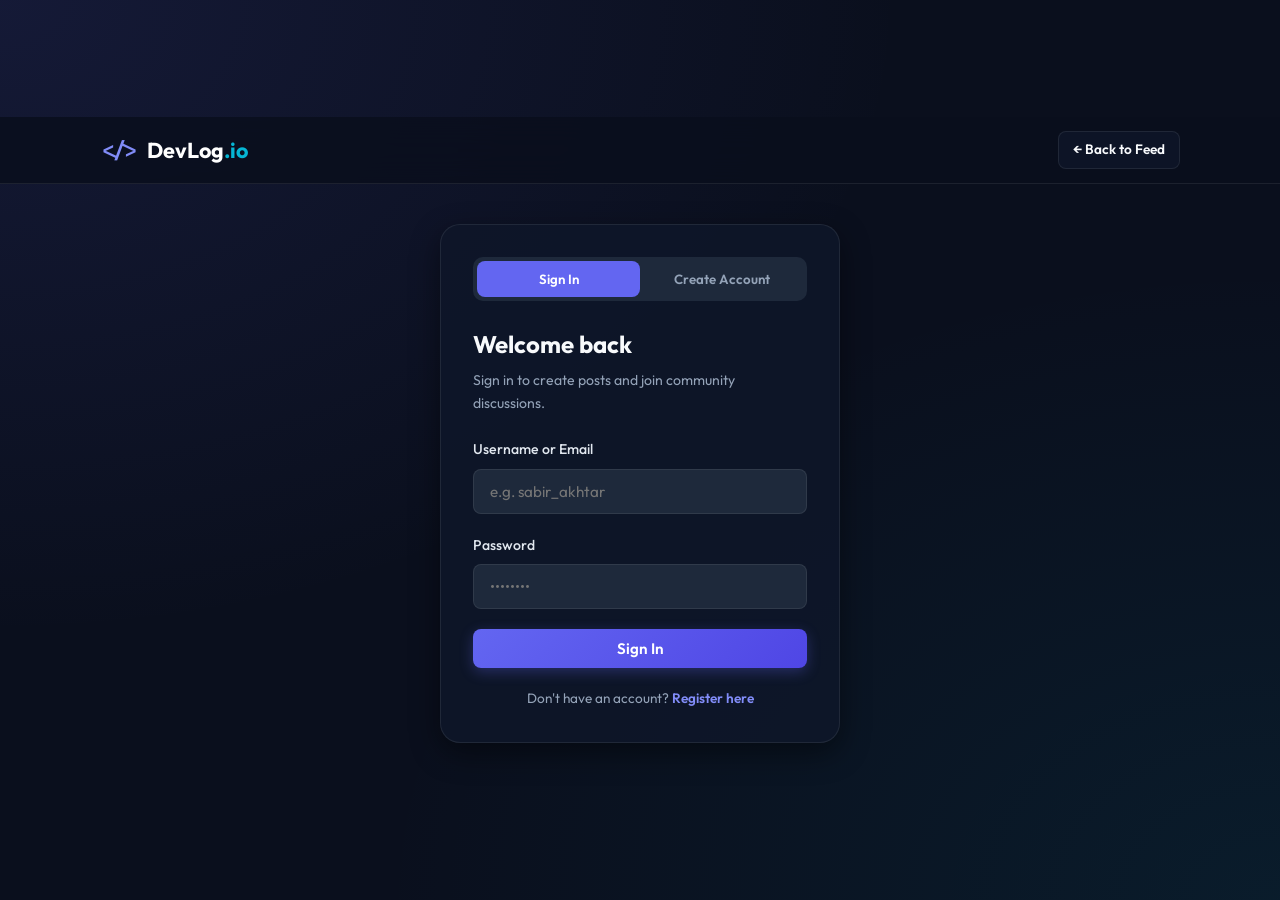
==== static/auth.html @ 8dfeafbe "Initial commit: Full-stack blogging platform with Python, SQLite, HTML5, CSS Grid & JS" ====
<!DOCTYPE html>
<html lang="en">
<head>
  <meta charset="UTF-8" />
  <meta name="viewport" content="width=device-width, initial-scale=1.0" />
  <title>Account Access | DevLog</title>
  <link rel="stylesheet" href="style.css" />
  <link rel="preconnect" href="https://fonts.googleapis.com" />
  <link rel="preconnect" href="https://fonts.gstatic.com" crossorigin />
  <link href="https://fonts.googleapis.com/css2?family=Outfit:wght@300;400;500;600;700;800&family=JetBrains+Mono:wght@400;500;600&display=swap" rel="stylesheet" />
</head>
<body class="auth-page">

  <header class="app-navbar">
    <div class="nav-wrapper">
      <a href="/" class="brand-logo">
        <span class="logo-icon">&lt;/&gt;</span>
        <span class="logo-title">DevLog<span class="accent-dot">.io</span></span>
      </a>
      <a href="/" class="btn btn-secondary btn-sm">← Back to Feed</a>
    </div>
  </header>

  <main class="auth-container">
    <div class="auth-card">
      <div class="auth-tabs">
        <button class="auth-tab active" id="tab-login" onclick="switchAuthTab('login')">Sign In</button>
        <button class="auth-tab" id="tab-register" onclick="switchAuthTab('register')">Create Account</button>
      </div>

      <!-- Error Alert -->
      <div class="auth-alert" id="auth-alert" style="display: none;"></div>

      <!-- 1. LOGIN FORM -->
      <form id="login-form" class="auth-form" onsubmit="handleLoginSubmit(event)">
        <h2 class="auth-heading">Welcome back</h2>
        <p class="auth-subheading">Sign in to create posts and join community discussions.</p>

        <div class="form-group">
          <label for="login-username" class="form-label">Username or Email</label>
          <input type="text" id="login-username" class="form-input" placeholder="e.g. sabir_akhtar" required />
        </div>

        <div class="form-group">
          <label for="login-password" class="form-label">Password</label>
          <input type="password" id="login-password" class="form-input" placeholder="••••••••" required />
        </div>

        <button type="submit" class="btn btn-primary btn-block" id="login-submit-btn">Sign In</button>
        
        <p class="auth-switch-text">
          Don't have an account? <a href="#" onclick="switchAuthTab('register'); return false;">Register here</a>
        </p>
      </form>

      <!-- 2. REGISTER FORM -->
      <form id="register-form" class="auth-form" style="display: none;" onsubmit="handleRegisterSubmit(event)">
        <h2 class="auth-heading">Join DevLog</h2>
        <p class="auth-subheading">Create your profile to publish articles and leave comments.</p>

        <div class="form-group">
          <label for="reg-username" class="form-label">Choose Username</label>
          <input type="text" id="reg-username" class="form-input" placeholder="e.g. sabir_akhtar" minlength="3" required />
          <small class="form-hint">At least 3 characters. Letters, numbers, and underscores.</small>
        </div>

        <div class="form-group">
          <label for="reg-email" class="form-label">Email Address</label>
          <input type="email" id="reg-email" class="form-input" placeholder="sabirakhtarmd786@gmail.com" required />
        </div>

        <div class="form-group">
          <label for="reg-password" class="form-label">Password</label>
          <input type="password" id="reg-password" class="form-input" placeholder="At least 6 characters" minlength="6" required />
        </div>

        <div class="form-group">
          <label for="reg-bio" class="form-label">Bio (Optional)</label>
          <textarea id="reg-bio" class="form-input" rows="2" placeholder="e.g. 2nd Year CSE student interested in Java &amp; Web Dev"></textarea>
        </div>

        <button type="submit" class="btn btn-primary btn-block" id="reg-submit-btn">Create Account</button>

        <p class="auth-switch-text">
          Already have an account? <a href="#" onclick="switchAuthTab('login'); return false;">Sign In</a>
        </p>
      </form>
    </div>
  </main>

  <script src="app.js"></script>
  <script>
    // Tab switching support
    function switchAuthTab(tab) {
      const loginForm = document.getElementById('login-form');
      const regForm = document.getElementById('register-form');
      const tabLogin = document.getElementById('tab-login');
      const tabReg = document.getElementById('tab-register');
      const alertBox = document.getElementById('auth-alert');
      alertBox.style.display = 'none';

      if (tab === 'register') {
        loginForm.style.display = 'none';
        regForm.style.display = 'block';
        tabLogin.classList.remove('active');
        tabReg.classList.add('active');
      } else {
        loginForm.style.display = 'block';
        regForm.style.display = 'none';
        tabLogin.classList.add('active');
        tabReg.classList.remove('active');
      }
    }

    // Check query param (e.g. /auth?tab=register)
    window.addEventListener('DOMContentLoaded', () => {
      const params = new URLSearchParams(window.location.search);
      if (params.get('tab') === 'register') {
        switchAuthTab('register');
      }
    });
  </script>
</body>
</html>
---- static/style.css ----
/* ==========================================================================
   DevLog Modern Full-Stack Blog Platform Stylesheet
   Crafted with CSS Grid, Flexbox, Custom Properties & Responsive Architecture
   ========================================================================== */

:root {
  /* Midnight Slate Theme Palette */
  --bg-main: #0a0f1d;
  --bg-surface: #0f172a;
  --bg-card: rgba(15, 23, 42, 0.85);
  --bg-card-hover: rgba(30, 41, 59, 0.95);
  --bg-input: #1e293b;
  
  --primary: #6366f1;
  --primary-hover: #4f46e5;
  --primary-light: #818cf8;
  --primary-glow: rgba(99, 102, 241, 0.3);

  --accent-cyan: #06b6d4;
  --accent-green: #10b981;
  --accent-rose: #f43f5e;
  
  --text-main: #f8fafc;
  --text-muted: #94a3b8;
  --text-dim: #64748b;
  
  --border-color: rgba(255, 255, 255, 0.08);
  --border-color-hover: rgba(99, 102, 241, 0.4);

  /* Typography */
  --font-main: 'Outfit', -apple-system, BlinkMacSystemFont, 'Segoe UI', Roboto, sans-serif;
  --font-mono: 'JetBrains Mono', monospace;

  /* Sizing, Radius & Shadows */
  --container-max-width: 1120px;
  --radius-sm: 8px;
  --radius-md: 14px;
  --radius-lg: 20px;
  
  --shadow-sm: 0 4px 12px rgba(0, 0, 0, 0.25);
  --shadow-md: 0 10px 30px rgba(0, 0, 0, 0.45);
  --shadow-lg: 0 20px 50px rgba(0, 0, 0, 0.65);
  --transition: all 0.2s cubic-bezier(0.16, 1, 0.3, 1);
}

/* ==========================================================================
   Global Reset & Base
   ========================================================================== */
* {
  box-sizing: border-box;
  margin: 0;
  padding: 0;
}

html {
  scroll-behavior: smooth;
}

body {
  font-family: var(--font-main);
  background-color: var(--bg-main);
  color: var(--text-main);
  line-height: 1.6;
  min-height: 100vh;
  display: flex;
  flex-direction: column;
  background-image: 
    radial-gradient(at 0% 0%, rgba(99, 102, 241, 0.12) 0px, transparent 50%),
    radial-gradient(at 100% 100%, rgba(6, 182, 212, 0.08) 0px, transparent 50%);
  background-attachment: fixed;
}

a {
  color: inherit;
  text-decoration: none;
  transition: var(--transition);
}

.container {
  width: 100%;
  max-width: var(--container-max-width);
  margin: 0 auto;
  padding: 0 20px;
}

/* Typography Utilities */
.text-link {
  color: var(--primary-light);
  font-weight: 500;
}
.text-link:hover {
  text-decoration: underline;
}

/* Buttons */
.btn {
  display: inline-flex;
  align-items: center;
  justify-content: center;
  gap: 8px;
  padding: 10px 20px;
  font-size: 0.95rem;
  font-weight: 600;
  border-radius: var(--radius-sm);
  border: none;
  cursor: pointer;
  transition: var(--transition);
  font-family: var(--font-main);
}

.btn-primary {
  background: linear-gradient(135deg, var(--primary) 0%, var(--primary-hover) 100%);
  color: #ffffff;
  box-shadow: 0 4px 14px var(--primary-glow);
}

.btn-primary:hover {
  transform: translateY(-2px);
  box-shadow: 0 6px 20px rgba(99, 102, 241, 0.45);
}

.btn-secondary {
  background: var(--bg-card);
  color: var(--text-main);
  border: 1px solid var(--border-color);
}

.btn-secondary:hover {
  background: var(--bg-card-hover);
  border-color: rgba(255, 255, 255, 0.2);
}

.btn-danger {
  background: rgba(244, 63, 94, 0.15);
  color: #fb7185;
  border: 1px solid rgba(244, 63, 94, 0.3);
}

.btn-danger:hover {
  background: #e11d48;
  color: #ffffff;
}

.btn-sm {
  padding: 7px 14px;
  font-size: 0.85rem;
}

.btn-block {
  width: 100%;
}

/* ==========================================================================
   Navigation Bar
   ========================================================================== */
.app-navbar {
  position: sticky;
  top: 0;
  z-index: 1000;
  background: rgba(10, 15, 29, 0.85);
  backdrop-filter: blur(16px);
  -webkit-backdrop-filter: blur(16px);
  border-bottom: 1px solid var(--border-color);
}

.nav-wrapper {
  max-width: var(--container-max-width);
  margin: 0 auto;
  padding: 14px 20px;
  display: flex;
  align-items: center;
  justify-content: space-between;
  gap: 20px;
}

.brand-logo {
  display: flex;
  align-items: center;
  gap: 8px;
  font-size: 1.35rem;
  font-weight: 700;
  color: #ffffff;
}

.logo-icon {
  color: var(--primary-light);
  font-family: var(--font-mono);
}

.accent-dot {
  color: var(--accent-cyan);
}

.search-container {
  position: relative;
  flex: 1;
  max-width: 440px;
}

.search-icon {
  position: absolute;
  left: 14px;
  top: 50%;
  transform: translateY(-50%);
  color: var(--text-dim);
}

.search-input {
  width: 100%;
  background: var(--bg-input);
  border: 1px solid var(--border-color);
  border-radius: 24px;
  padding: 10px 38px 10px 42px;
  color: #ffffff;
  font-family: var(--font-main);
  font-size: 0.9rem;
  transition: var(--transition);
}

.search-input:focus {
  outline: none;
  border-color: var(--primary-light);
  box-shadow: 0 0 0 3px rgba(99, 102, 241, 0.2);
}

.clear-search {
  position: absolute;
  right: 12px;
  top: 50%;
  transform: translateY(-50%);
  background: transparent;
  border: none;
  color: var(--text-dim);
  font-size: 1.2rem;
  cursor: pointer;
}

.nav-actions {
  display: flex;
  align-items: center;
  gap: 12px;
}

.user-badge {
  display: flex;
  align-items: center;
  gap: 10px;
  background: rgba(255, 255, 255, 0.04);
  border: 1px solid var(--border-color);
  padding: 4px 12px 4px 6px;
  border-radius: 20px;
  color: var(--text-main);
  font-size: 0.85rem;
  font-weight: 500;
}

.user-avatar-mini {
  width: 28px;
  height: 28px;
  border-radius: 50%;
  background: linear-gradient(135deg, var(--primary) 0%, var(--accent-cyan) 100%);
  display: flex;
  align-items: center;
  justify-content: center;
  font-weight: 700;
  font-size: 0.8rem;
  color: #ffffff;
}

/* ==========================================================================
   Hero Strip & Category Filters
   ========================================================================== */
.hero-strip {
  padding: 48px 0 24px;
  border-bottom: 1px solid rgba(255, 255, 255, 0.04);
}

.hero-text-block {
  text-align: center;
  margin-bottom: 28px;
}

.feed-headline {
  font-size: 2.25rem;
  font-weight: 800;
  letter-spacing: -0.02em;
  background: linear-gradient(135deg, #ffffff 0%, #cbd5e1 100%);
  -webkit-background-clip: text;
  -webkit-text-fill-color: transparent;
  margin-bottom: 8px;
}

.feed-subheadline {
  color: var(--text-muted);
  font-size: 1.05rem;
}

.categories-bar {
  display: flex;
  align-items: center;
  justify-content: center;
  flex-wrap: wrap;
  gap: 10px;
}

.cat-pill {
  appearance: none;
  background: var(--bg-card);
  border: 1px solid var(--border-color);
  color: var(--text-muted);
  padding: 8px 16px;
  border-radius: 20px;
  font-size: 0.85rem;
  font-weight: 500;
  cursor: pointer;
  transition: var(--transition);
}

.cat-pill:hover {
  color: #ffffff;
  border-color: rgba(255, 255, 255, 0.2);
}

.cat-pill.active {
  background: var(--primary);
  color: #ffffff;
  border-color: var(--primary);
  box-shadow: 0 4px 12px var(--primary-glow);
}

/* ==========================================================================
   Feed & Post Cards (CSS Grid)
   ========================================================================== */
.feed-container {
  padding-top: 36px;
  padding-bottom: 60px;
  flex: 1;
}

.feed-header {
  display: flex;
  justify-content: space-between;
  align-items: baseline;
  margin-bottom: 24px;
}

.feed-title {
  font-size: 1.4rem;
  font-weight: 700;
}

.feed-count {
  font-size: 0.85rem;
  color: var(--text-dim);
  font-family: var(--font-mono);
}

/* Post Cards Grid Alignment */
.posts-grid {
  display: grid;
  grid-template-columns: repeat(auto-fill, minmax(320px, 1fr));
  gap: 24px;
}

.post-card {
  background: var(--bg-card);
  border: 1px solid var(--border-color);
  border-radius: var(--radius-md);
  padding: 24px;
  display: flex;
  flex-direction: column;
  box-shadow: var(--shadow-sm);
  cursor: pointer;
  transition: var(--transition);
  position: relative;
}

.post-card:hover {
  background: var(--bg-card-hover);
  border-color: var(--border-color-hover);
  transform: translateY(-4px);
  box-shadow: var(--shadow-md);
}

.card-top-meta {
  display: flex;
  justify-content: space-between;
  align-items: center;
  margin-bottom: 14px;
}

.card-category {
  font-family: var(--font-mono);
  font-size: 0.75rem;
  color: var(--primary-light);
  background: rgba(99, 102, 241, 0.12);
  padding: 4px 10px;
  border-radius: 6px;
  font-weight: 500;
}

.card-date {
  font-size: 0.8rem;
  color: var(--text-dim);
}

.card-title {
  font-size: 1.2rem;
  font-weight: 700;
  line-height: 1.35;
  margin-bottom: 12px;
  color: #ffffff;
}

.card-excerpt {
  color: var(--text-muted);
  font-size: 0.92rem;
  line-height: 1.55;
  margin-bottom: 20px;
  flex-grow: 1;
  display: -webkit-box;
  -webkit-line-clamp: 3;
  -webkit-box-orient: vertical;
  overflow: hidden;
}

.card-footer {
  display: flex;
  justify-content: space-between;
  align-items: center;
  padding-top: 14px;
  border-top: 1px solid rgba(255, 255, 255, 0.05);
}

.card-author {
  display: flex;
  align-items: center;
  gap: 8px;
  font-size: 0.85rem;
  color: var(--text-muted);
}

.card-comments-count {
  display: flex;
  align-items: center;
  gap: 5px;
  font-size: 0.8rem;
  color: var(--text-dim);
}

/* Skeleton Loading State */
.post-card-skeleton {
  background: var(--bg-card);
  border: 1px solid var(--border-color);
  border-radius: var(--radius-md);
  height: 240px;
  animation: pulse 1.5s infinite;
}

@keyframes pulse {
  0% { opacity: 0.6; }
  50% { opacity: 0.25; }
  100% { opacity: 0.6; }
}

/* Empty State */
.empty-state {
  text-align: center;
  padding: 60px 20px;
  background: var(--bg-card);
  border: 1px solid var(--border-color);
  border-radius: var(--radius-lg);
  max-width: 500px;
  margin: 30px auto;
}

.empty-icon {
  font-size: 2.5rem;
  margin-bottom: 12px;
}

.empty-title {
  font-size: 1.3rem;
  margin-bottom: 6px;
}

.empty-desc {
  color: var(--text-muted);
  margin-bottom: 20px;
  font-size: 0.92rem;
}

/* ==========================================================================
   Post Reader Modal
   ========================================================================== */
.modal-overlay {
  position: fixed;
  inset: 0;
  z-index: 2000;
  background: rgba(0, 0, 0, 0.75);
  backdrop-filter: blur(8px);
  -webkit-backdrop-filter: blur(8px);
  display: none;
  align-items: center;
  justify-content: center;
  padding: 20px;
  overflow-y: auto;
}

.modal-overlay.open {
  display: flex;
}

.modal-container {
  background: var(--bg-surface);
  border: 1px solid var(--border-color);
  border-radius: var(--radius-lg);
  width: 100%;
  max-width: 760px;
  max-height: 90vh;
  overflow-y: auto;
  box-shadow: var(--shadow-lg);
  position: relative;
  padding: 40px;
}

.modal-close {
  position: absolute;
  top: 20px;
  right: 20px;
  background: var(--bg-input);
  border: 1px solid var(--border-color);
  color: var(--text-muted);
  width: 36px;
  height: 36px;
  border-radius: 50%;
  font-size: 1.4rem;
  cursor: pointer;
  display: flex;
  align-items: center;
  justify-content: center;
  transition: var(--transition);
}

.modal-close:hover {
  background: var(--primary);
  color: #ffffff;
}

.article-header {
  margin-bottom: 28px;
  padding-bottom: 20px;
  border-bottom: 1px solid var(--border-color);
}

.article-category {
  display: inline-block;
  font-family: var(--font-mono);
  font-size: 0.8rem;
  color: var(--primary-light);
  background: rgba(99, 102, 241, 0.12);
  padding: 4px 12px;
  border-radius: 6px;
  margin-bottom: 12px;
}

.article-title {
  font-size: 2rem;
  font-weight: 800;
  line-height: 1.25;
  margin-bottom: 16px;
}

.article-meta {
  display: flex;
  align-items: center;
  gap: 16px;
  font-size: 0.9rem;
  color: var(--text-muted);
}

.article-body {
  font-size: 1.05rem;
  line-height: 1.75;
  color: #e2e8f0;
  margin-bottom: 40px;
  white-space: pre-wrap;
  word-break: break-word;
}

/* Comments Section in Modal */
.comments-section {
  border-top: 1px solid var(--border-color);
  padding-top: 28px;
}

.comments-title {
  font-size: 1.25rem;
  font-weight: 700;
  margin-bottom: 18px;
}

.comment-form {
  margin-bottom: 24px;
}

.comment-textarea {
  width: 100%;
  background: var(--bg-input);
  border: 1px solid var(--border-color);
  border-radius: var(--radius-sm);
  padding: 12px 16px;
  color: #ffffff;
  font-family: var(--font-main);
  font-size: 0.95rem;
  resize: vertical;
  margin-bottom: 10px;
}

.comment-textarea:focus {
  outline: none;
  border-color: var(--primary-light);
}

.comment-actions {
  display: flex;
  justify-content: flex-end;
}

.comment-login-prompt {
  background: rgba(255, 255, 255, 0.03);
  border: 1px solid var(--border-color);
  padding: 14px 20px;
  border-radius: var(--radius-sm);
  margin-bottom: 24px;
  font-size: 0.9rem;
  color: var(--text-muted);
}

.comments-list {
  display: flex;
  flex-direction: column;
  gap: 14px;
}

.comment-item {
  background: rgba(255, 255, 255, 0.02);
  border: 1px solid var(--border-color);
  border-radius: var(--radius-sm);
  padding: 14px 18px;
}

.comment-header {
  display: flex;
  justify-content: space-between;
  align-items: center;
  margin-bottom: 6px;
}

.comment-author-name {
  font-weight: 600;
  font-size: 0.88rem;
  color: var(--primary-light);
}

.comment-date {
  font-size: 0.75rem;
  color: var(--text-dim);
}

.comment-body {
  font-size: 0.92rem;
  color: #e2e8f0;
  line-height: 1.5;
}

/* ==========================================================================
   Forms & Inputs (Auth & Create Post)
   ========================================================================== */
.form-group {
  margin-bottom: 20px;
}

.form-label {
  display: block;
  font-size: 0.88rem;
  font-weight: 500;
  color: #e2e8f0;
  margin-bottom: 8px;
}

.label-with-meta {
  display: flex;
  justify-content: space-between;
  align-items: center;
  margin-bottom: 8px;
}

.char-count {
  font-size: 0.78rem;
  color: var(--text-dim);
  font-family: var(--font-mono);
}

.form-input {
  width: 100%;
  padding: 12px 16px;
  background: var(--bg-input);
  border: 1px solid var(--border-color);
  border-radius: var(--radius-sm);
  color: #ffffff;
  font-family: var(--font-main);
  font-size: 0.95rem;
  transition: var(--transition);
}

.form-input:focus {
  outline: none;
  border-color: var(--primary-light);
  box-shadow: 0 0 0 3px rgba(99, 102, 241, 0.2);
}

.form-input-lg {
  font-size: 1.15rem;
  padding: 14px 18px;
  font-weight: 600;
}

.form-select {
  appearance: none;
  background-image: url("data:image/svg+xml,%3Csvg xmlns='http://www.w3.org/2000/svg' width='16' height='16' fill='%2394a3b8' viewBox='0 0 16 16'%3E%3Cpath d='M8 11.5l-5-5h10l-5 5z'/%3E%3C/svg%3E");
  background-repeat: no-repeat;
  background-position: right 14px center;
}

.form-textarea {
  resize: vertical;
}

.post-editor-area {
  min-height: 240px;
  line-height: 1.6;
}

.form-hint {
  display: block;
  font-size: 0.78rem;
  color: var(--text-dim);
  margin-top: 4px;
}

/* Auth Page */
.auth-page {
  justify-content: center;
}

.auth-container {
  max-width: 440px;
  margin: 40px auto;
  width: 100%;
  padding: 0 20px;
}

.auth-card {
  background: var(--bg-card);
  border: 1px solid var(--border-color);
  border-radius: var(--radius-lg);
  padding: 32px;
  box-shadow: var(--shadow-md);
}

.auth-tabs {
  display: grid;
  grid-template-columns: 1fr 1fr;
  background: var(--bg-input);
  padding: 4px;
  border-radius: 10px;
  margin-bottom: 24px;
}

.auth-tab {
  background: transparent;
  border: none;
  color: var(--text-muted);
  font-weight: 600;
  padding: 10px;
  border-radius: 8px;
  cursor: pointer;
  transition: var(--transition);
  font-family: var(--font-main);
}

.auth-tab.active {
  background: var(--primary);
  color: #ffffff;
}

.auth-heading {
  font-size: 1.5rem;
  font-weight: 700;
  margin-bottom: 6px;
}

.auth-subheading {
  color: var(--text-muted);
  font-size: 0.88rem;
  margin-bottom: 24px;
}

.auth-switch-text {
  text-align: center;
  font-size: 0.85rem;
  color: var(--text-muted);
  margin-top: 20px;
}

.auth-switch-text a {
  color: var(--primary-light);
  font-weight: 600;
}

.auth-alert {
  background: rgba(244, 63, 94, 0.15);
  border: 1px solid rgba(244, 63, 94, 0.3);
  color: #fb7185;
  padding: 10px 14px;
  border-radius: var(--radius-sm);
  font-size: 0.88rem;
  margin-bottom: 20px;
}

/* Editor Page */
.editor-container {
  padding-top: 40px;
  padding-bottom: 60px;
}

.editor-wrapper {
  background: var(--bg-card);
  border: 1px solid var(--border-color);
  border-radius: var(--radius-lg);
  padding: 36px;
  max-width: 800px;
  margin: 0 auto;
}

.editor-header {
  margin-bottom: 28px;
}

.editor-title {
  font-size: 1.85rem;
  font-weight: 700;
}

.editor-subtitle {
  color: var(--text-muted);
  font-size: 0.95rem;
}

.editor-actions {
  display: flex;
  justify-content: flex-end;
  gap: 12px;
  margin-top: 24px;
}

.auth-gate {
  max-width: 500px;
  margin: 60px auto;
  text-align: center;
}

.auth-gate-card {
  background: var(--bg-card);
  border: 1px solid var(--border-color);
  border-radius: var(--radius-lg);
  padding: 48px 32px;
}

.gate-icon {
  font-size: 3rem;
  margin-bottom: 16px;
}

.gate-actions {
  display: flex;
  justify-content: center;
  gap: 16px;
  margin-top: 24px;
}

/* ==========================================================================
   Profile Page
   ========================================================================== */
.profile-container {
  padding-top: 40px;
  padding-bottom: 60px;
}

.profile-card {
  background: var(--bg-card);
  border: 1px solid var(--border-color);
  border-radius: var(--radius-lg);
  padding: 36px;
  margin-bottom: 40px;
  box-shadow: var(--shadow-sm);
}

.profile-header-layout {
  display: flex;
  align-items: center;
  gap: 28px;
}

.profile-avatar-circle {
  width: 90px;
  height: 90px;
  border-radius: 50%;
  background: linear-gradient(135deg, var(--primary) 0%, var(--accent-cyan) 100%);
  display: flex;
  align-items: center;
  justify-content: center;
  font-size: 2.25rem;
  font-weight: 700;
  color: #ffffff;
  box-shadow: 0 8px 24px var(--primary-glow);
  flex-shrink: 0;
}

.profile-username {
  font-size: 1.8rem;
  font-weight: 800;
  margin-bottom: 4px;
}

.profile-email {
  color: var(--text-dim);
  font-size: 0.9rem;
  font-family: var(--font-mono);
  margin-bottom: 12px;
}

.profile-bio {
  color: #cbd5e1;
  font-size: 0.95rem;
  max-width: 600px;
  margin-bottom: 16px;
}

.profile-meta {
  display: flex;
  gap: 16px;
}

.meta-tag {
  background: var(--bg-input);
  border: 1px solid var(--border-color);
  padding: 4px 12px;
  border-radius: 6px;
  font-size: 0.8rem;
  color: var(--text-muted);
}

.user-posts-section {
  background: var(--bg-card);
  border: 1px solid var(--border-color);
  border-radius: var(--radius-lg);
  padding: 32px;
}

.section-title-row {
  display: flex;
  justify-content: space-between;
  align-items: center;
  margin-bottom: 24px;
  padding-bottom: 14px;
  border-bottom: 1px solid var(--border-color);
}

.user-post-item {
  display: flex;
  justify-content: space-between;
  align-items: center;
  padding: 16px 0;
  border-bottom: 1px solid rgba(255, 255, 255, 0.04);
}

.user-post-title {
  font-size: 1.1rem;
  font-weight: 600;
  color: #ffffff;
}

.user-post-actions {
  display: flex;
  align-items: center;
  gap: 10px;
}

/* Toast Notification */
.toast {
  position: fixed;
  bottom: 24px;
  right: 24px;
  z-index: 3000;
  background: var(--bg-surface);
  border: 1px solid var(--border-color);
  color: #ffffff;
  padding: 12px 20px;
  border-radius: var(--radius-sm);
  box-shadow: var(--shadow-lg);
  font-size: 0.9rem;
  display: none;
  animation: slideUp 0.3s ease;
}

.toast.success {
  border-color: var(--accent-green);
  color: #a7f3d0;
}

.toast.error {
  border-color: var(--accent-rose);
  color: #fecdd3;
}

@keyframes slideUp {
  from { transform: translateY(20px); opacity: 0; }
  to { transform: translateY(0); opacity: 1; }
}

/* Footer */
.app-footer {
  background: #060a14;
  border-top: 1px solid var(--border-color);
  padding: 30px 0;
  margin-top: auto;
}

.footer-inner {
  display: flex;
  justify-content: space-between;
  align-items: center;
  flex-wrap: wrap;
  gap: 16px;
  font-size: 0.85rem;
  color: var(--text-dim);
}

.footer-links {
  display: flex;
  gap: 18px;
}

.footer-links a:hover {
  color: var(--primary-light);
}

/* ==========================================================================
   Responsive Breakpoints
   ========================================================================== */
@media (max-width: 768px) {
  .nav-wrapper {
    flex-wrap: wrap;
  }

  .search-container {
    order: 3;
    max-width: 100%;
    margin-top: 8px;
  }

  .posts-grid {
    grid-template-columns: 1fr;
  }

  .modal-container {
    padding: 24px;
  }

  .article-title {
    font-size: 1.6rem;
  }

  .profile-header-layout {
    flex-direction: column;
    text-align: center;
  }

  .profile-meta {
    justify-content: center;
  }

  .editor-wrapper {
    padding: 24px 18px;
  }
}

/* ==========================================================================
   IMAGE ENHANCEMENTS & INTERACTIVE LIKE/SHARE ACTIONS
   ========================================================================== */

/* Post Card Thumbnail */
.post-card-thumb-wrapper {
  position: relative;
  width: 100%;
  height: 180px;
  border-radius: calc(var(--radius-md) - 4px);
  overflow: hidden;
  margin-bottom: 16px;
  background: #0f172a;
}

.post-card-thumb {
  width: 100%;
  height: 100%;
  object-fit: cover;
  transition: transform 0.4s ease;
}

.post-card:hover .post-card-thumb {
  transform: scale(1.05);
}

.post-reading-time {
  position: absolute;
  bottom: 10px;
  right: 10px;
  background: rgba(15, 23, 42, 0.85);
  backdrop-filter: blur(6px);
  border: 1px solid rgba(255, 255, 255, 0.1);
  color: #cbd5e1;
  font-size: 0.75rem;
  font-family: var(--font-mono);
  padding: 3px 8px;
  border-radius: 4px;
}

/* Modal Hero Image */
.modal-hero-image-wrapper {
  width: 100%;
  height: 280px;
  border-radius: var(--radius-md);
  overflow: hidden;
  margin-bottom: 24px;
  background: #0f172a;
  border: 1px solid var(--border-color);
}

.modal-hero-img {
  width: 100%;
  height: 100%;
  object-fit: cover;
}

/* Interactive Action Bar (Like & Share) */
.article-interactive-bar {
  display: flex;
  align-items: center;
  gap: 12px;
  padding: 16px 0;
  margin: 24px 0;
  border-top: 1px solid var(--border-color);
  border-bottom: 1px solid var(--border-color);
}

.btn-interactive {
  display: inline-flex;
  align-items: center;
  gap: 8px;
  background: var(--bg-input);
  border: 1px solid var(--border-color);
  color: var(--text-main);
  padding: 8px 18px;
  border-radius: 20px;
  font-family: var(--font-main);
  font-size: 0.9rem;
  font-weight: 600;
  cursor: pointer;
  transition: var(--transition);
}

.btn-interactive:hover {
  background: rgba(99, 102, 241, 0.15);
  border-color: var(--primary-light);
  transform: translateY(-2px);
}

.btn-like.liked {
  background: rgba(244, 63, 94, 0.15);
  border-color: rgba(244, 63, 94, 0.4);
  color: #fb7185;
}

.btn-like.liked .heart-icon {
  animation: heartPop 0.3s cubic-bezier(0.175, 0.885, 0.32, 1.275);
}

@keyframes heartPop {
  0% { transform: scale(1); }
  50% { transform: scale(1.4); }
  100% { transform: scale(1); }
}

/* Image Presets & Live Preview in Editor */
.preset-images-bar {
  display: flex;
  align-items: center;
  flex-wrap: wrap;
  gap: 8px;
  margin-top: 10px;
}

.preset-label {
  font-size: 0.8rem;
  color: var(--text-dim);
  font-weight: 500;
}

.preset-btn {
  background: var(--bg-card);
  border: 1px solid var(--border-color);
  color: var(--text-muted);
  padding: 4px 10px;
  border-radius: 6px;
  font-size: 0.78rem;
  cursor: pointer;
  transition: var(--transition);
}

.preset-btn:hover {
  background: var(--primary);
  color: #ffffff;
}

.image-preview-box {
  margin-top: 14px;
  border-radius: var(--radius-sm);
  overflow: hidden;
  border: 1px solid var(--border-color);
  background: #0f172a;
  position: relative;
  max-width: 480px;
  height: 180px;
}

.preview-img {
  width: 100%;
  height: 100%;
  object-fit: cover;
}

.preview-caption {
  position: absolute;
  top: 8px;
  left: 8px;
  background: rgba(0, 0, 0, 0.65);
  backdrop-filter: blur(4px);
  color: #e2e8f0;
  font-size: 0.7rem;
  font-family: var(--font-mono);
  padding: 2px 8px;
  border-radius: 4px;
}
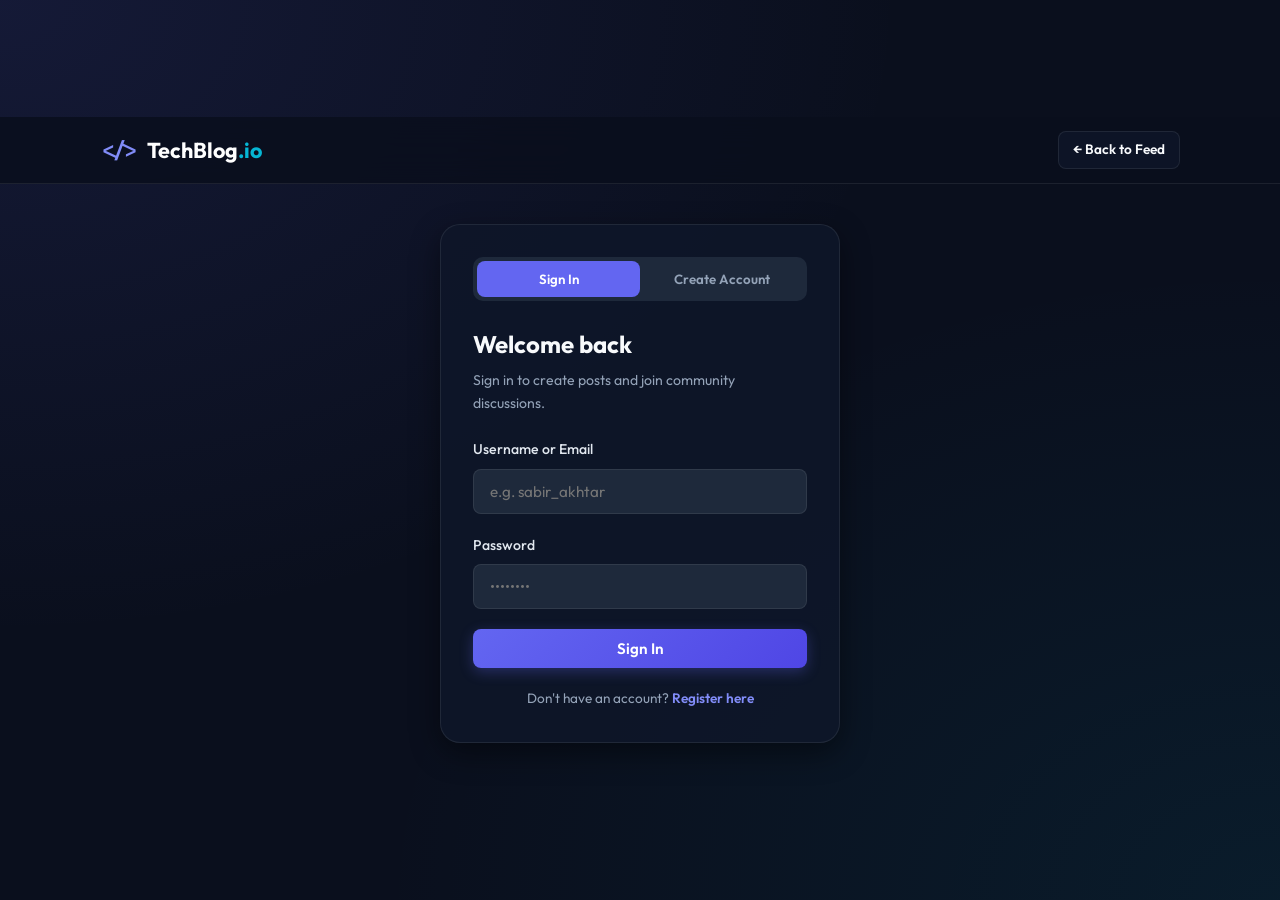
==== commit a8e0d2fe: "feat: TechBlog full-stack platform with interactive images, merged Hardware & IoT, and auth" ====
--- a/static/auth.html
+++ b/static/auth.html
@@ -3,7 +3,7 @@
 <head>
   <meta charset="UTF-8" />
   <meta name="viewport" content="width=device-width, initial-scale=1.0" />
-  <title>Account Access | DevLog</title>
+  <title>Account Access | TechBlog</title>
   <link rel="stylesheet" href="style.css" />
   <link rel="preconnect" href="https://fonts.googleapis.com" />
   <link rel="preconnect" href="https://fonts.gstatic.com" crossorigin />
@@ -15,7 +15,7 @@
     <div class="nav-wrapper">
       <a href="/" class="brand-logo">
         <span class="logo-icon">&lt;/&gt;</span>
-        <span class="logo-title">DevLog<span class="accent-dot">.io</span></span>
+        <span class="logo-title">TechBlog<span class="accent-dot">.io</span></span>
       </a>
       <a href="/" class="btn btn-secondary btn-sm">← Back to Feed</a>
     </div>
@@ -55,7 +55,7 @@
 
       <!-- 2. REGISTER FORM -->
       <form id="register-form" class="auth-form" style="display: none;" onsubmit="handleRegisterSubmit(event)">
-        <h2 class="auth-heading">Join DevLog</h2>
+        <h2 class="auth-heading">Join TechBlog</h2>
         <p class="auth-subheading">Create your profile to publish articles and leave comments.</p>
 
         <div class="form-group">
--- a/static/style.css
+++ b/static/style.css
@@ -1,5 +1,5 @@
 /* ==========================================================================
-   DevLog Modern Full-Stack Blog Platform Stylesheet
+   TechBlog Modern Full-Stack Blog Platform Stylesheet
    Crafted with CSS Grid, Flexbox, Custom Properties & Responsive Architecture
    ========================================================================== */
 
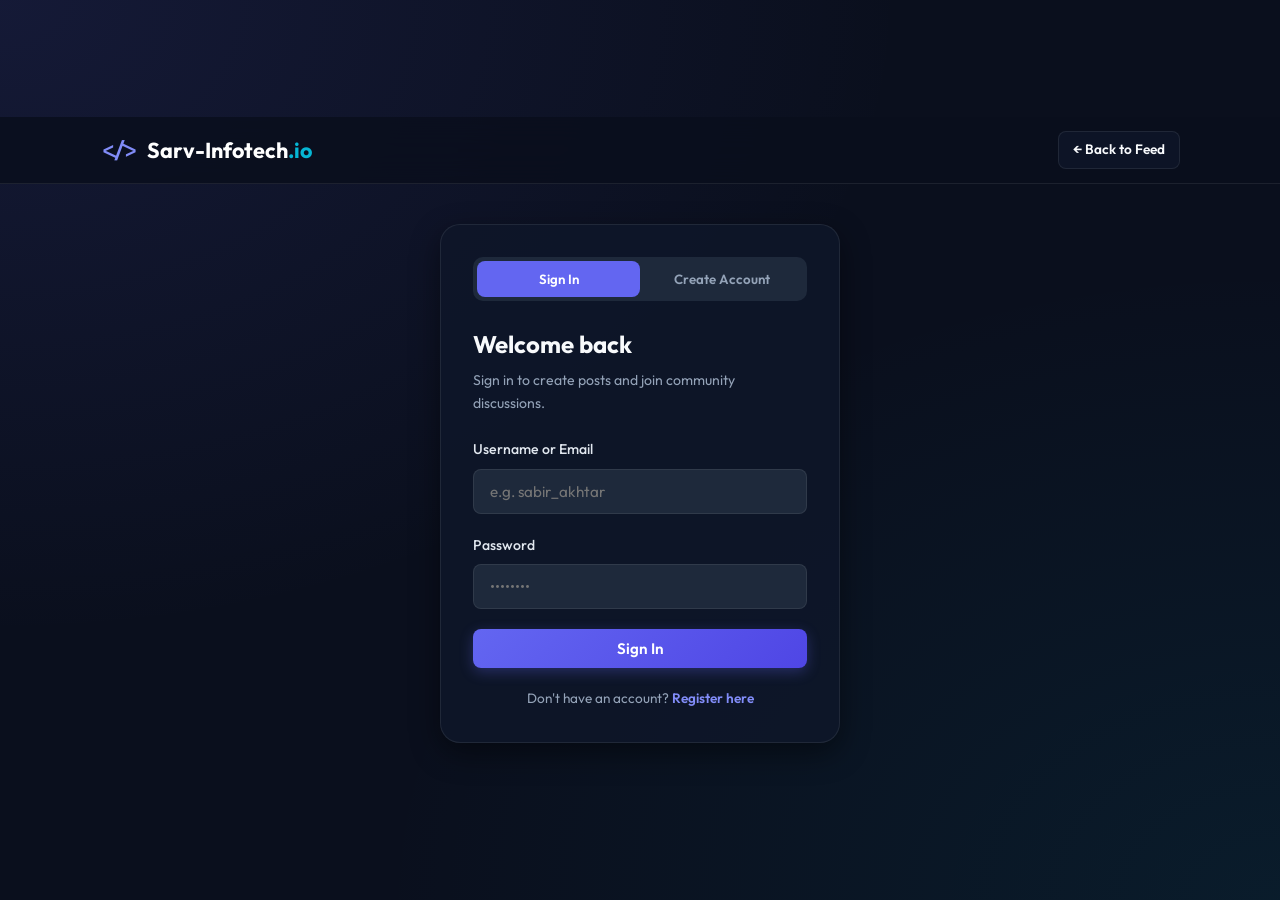
==== commit e31bb255: "feat: rename platform to sarv-infotech and integrate interactive web calculator" ====
--- a/static/auth.html
+++ b/static/auth.html
@@ -3,7 +3,7 @@
 <head>
   <meta charset="UTF-8" />
   <meta name="viewport" content="width=device-width, initial-scale=1.0" />
-  <title>Account Access | TechBlog</title>
+  <title>Account Access | Sarv-Infotech</title>
   <link rel="stylesheet" href="style.css" />
   <link rel="preconnect" href="https://fonts.googleapis.com" />
   <link rel="preconnect" href="https://fonts.gstatic.com" crossorigin />
@@ -15,7 +15,7 @@
     <div class="nav-wrapper">
       <a href="/" class="brand-logo">
         <span class="logo-icon">&lt;/&gt;</span>
-        <span class="logo-title">TechBlog<span class="accent-dot">.io</span></span>
+        <span class="logo-title">Sarv-Infotech<span class="accent-dot">.io</span></span>
       </a>
       <a href="/" class="btn btn-secondary btn-sm">← Back to Feed</a>
     </div>
@@ -55,7 +55,7 @@
 
       <!-- 2. REGISTER FORM -->
       <form id="register-form" class="auth-form" style="display: none;" onsubmit="handleRegisterSubmit(event)">
-        <h2 class="auth-heading">Join TechBlog</h2>
+        <h2 class="auth-heading">Join Sarv-Infotech</h2>
         <p class="auth-subheading">Create your profile to publish articles and leave comments.</p>
 
         <div class="form-group">
